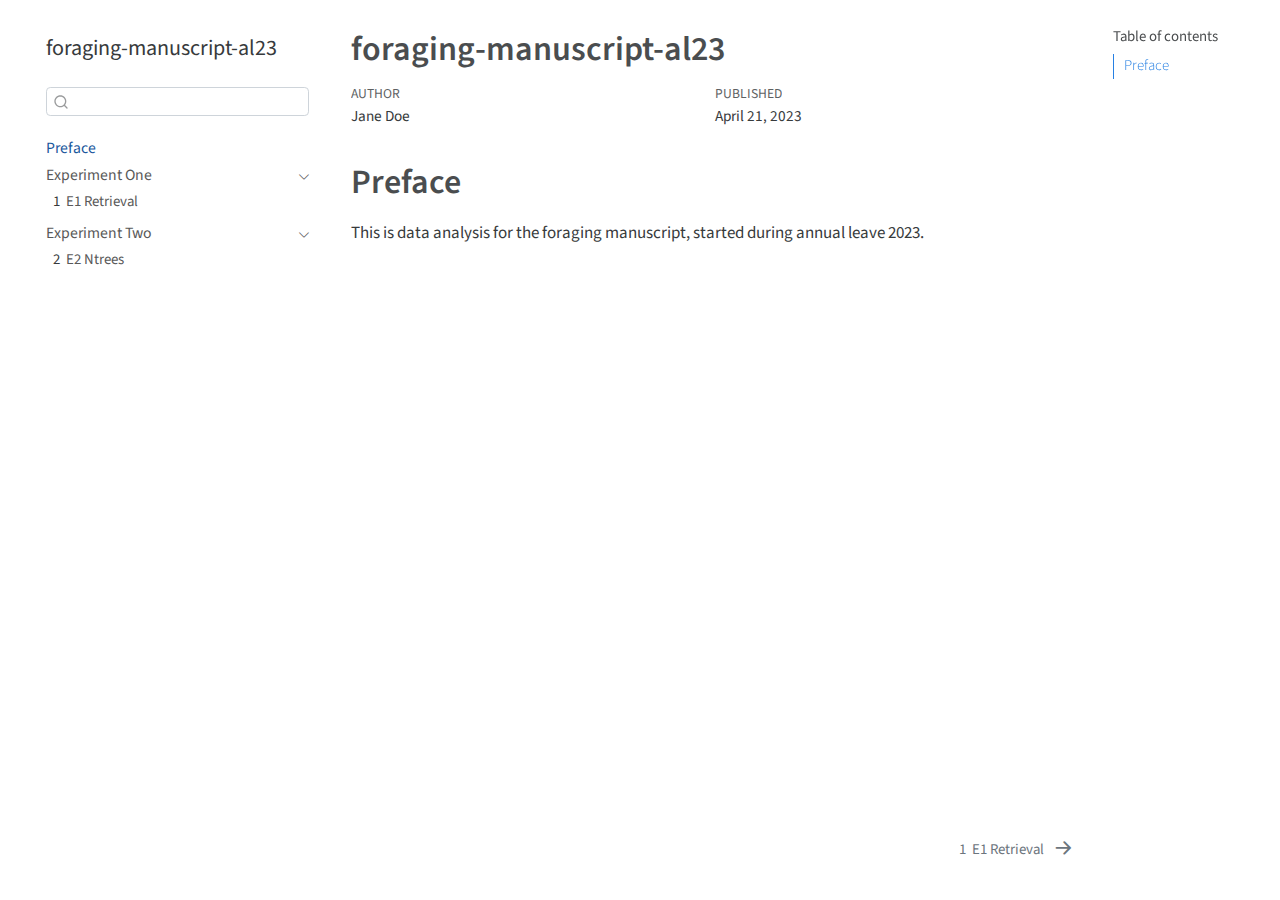
==== docs/index.html @ 15bf4caa "ok" ====
<!DOCTYPE html>
<html xmlns="http://www.w3.org/1999/xhtml" lang="en" xml:lang="en"><head>

<meta charset="utf-8">
<meta name="generator" content="quarto-1.3.333">

<meta name="viewport" content="width=device-width, initial-scale=1.0, user-scalable=yes">

<meta name="author" content="Jane Doe">
<meta name="dcterms.date" content="2023-04-21">

<title>foraging-manuscript-al23</title>
<style>
code{white-space: pre-wrap;}
span.smallcaps{font-variant: small-caps;}
div.columns{display: flex; gap: min(4vw, 1.5em);}
div.column{flex: auto; overflow-x: auto;}
div.hanging-indent{margin-left: 1.5em; text-indent: -1.5em;}
ul.task-list{list-style: none;}
ul.task-list li input[type="checkbox"] {
  width: 0.8em;
  margin: 0 0.8em 0.2em -1em; /* quarto-specific, see https://github.com/quarto-dev/quarto-cli/issues/4556 */ 
  vertical-align: middle;
}
</style>


<script src="site_libs/quarto-nav/quarto-nav.js"></script>
<script src="site_libs/quarto-nav/headroom.min.js"></script>
<script src="site_libs/clipboard/clipboard.min.js"></script>
<script src="site_libs/quarto-search/autocomplete.umd.js"></script>
<script src="site_libs/quarto-search/fuse.min.js"></script>
<script src="site_libs/quarto-search/quarto-search.js"></script>
<meta name="quarto:offset" content="./">
<link href="./e1-retrieval.html" rel="next">
<script src="site_libs/quarto-html/quarto.js"></script>
<script src="site_libs/quarto-html/popper.min.js"></script>
<script src="site_libs/quarto-html/tippy.umd.min.js"></script>
<script src="site_libs/quarto-html/anchor.min.js"></script>
<link href="site_libs/quarto-html/tippy.css" rel="stylesheet">
<link href="site_libs/quarto-html/quarto-syntax-highlighting.css" rel="stylesheet" id="quarto-text-highlighting-styles">
<script src="site_libs/bootstrap/bootstrap.min.js"></script>
<link href="site_libs/bootstrap/bootstrap-icons.css" rel="stylesheet">
<link href="site_libs/bootstrap/bootstrap.min.css" rel="stylesheet" id="quarto-bootstrap" data-mode="light">
<script id="quarto-search-options" type="application/json">{
  "location": "sidebar",
  "copy-button": false,
  "collapse-after": 3,
  "panel-placement": "start",
  "type": "textbox",
  "limit": 20,
  "language": {
    "search-no-results-text": "No results",
    "search-matching-documents-text": "matching documents",
    "search-copy-link-title": "Copy link to search",
    "search-hide-matches-text": "Hide additional matches",
    "search-more-match-text": "more match in this document",
    "search-more-matches-text": "more matches in this document",
    "search-clear-button-title": "Clear",
    "search-detached-cancel-button-title": "Cancel",
    "search-submit-button-title": "Submit"
  }
}</script>


</head>

<body class="nav-sidebar floating">

<div id="quarto-search-results"></div>
  <header id="quarto-header" class="headroom fixed-top">
  <nav class="quarto-secondary-nav">
    <div class="container-fluid d-flex">
      <button type="button" class="quarto-btn-toggle btn" data-bs-toggle="collapse" data-bs-target="#quarto-sidebar,#quarto-sidebar-glass" aria-controls="quarto-sidebar" aria-expanded="false" aria-label="Toggle sidebar navigation" onclick="if (window.quartoToggleHeadroom) { window.quartoToggleHeadroom(); }">
        <i class="bi bi-layout-text-sidebar-reverse"></i>
      </button>
      <nav class="quarto-page-breadcrumbs" aria-label="breadcrumb"><ol class="breadcrumb"><li class="breadcrumb-item"><a href="./index.html">Preface</a></li></ol></nav>
      <a class="flex-grow-1" role="button" data-bs-toggle="collapse" data-bs-target="#quarto-sidebar,#quarto-sidebar-glass" aria-controls="quarto-sidebar" aria-expanded="false" aria-label="Toggle sidebar navigation" onclick="if (window.quartoToggleHeadroom) { window.quartoToggleHeadroom(); }">      
      </a>
      <button type="button" class="btn quarto-search-button" aria-label="Search" onclick="window.quartoOpenSearch();">
        <i class="bi bi-search"></i>
      </button>
    </div>
  </nav>
</header>
<!-- content -->
<div id="quarto-content" class="quarto-container page-columns page-rows-contents page-layout-article">
<!-- sidebar -->
  <nav id="quarto-sidebar" class="sidebar collapse collapse-horizontal sidebar-navigation floating overflow-auto">
    <div class="pt-lg-2 mt-2 text-left sidebar-header">
    <div class="sidebar-title mb-0 py-0">
      <a href="./">foraging-manuscript-al23</a> 
    </div>
      </div>
        <div class="mt-2 flex-shrink-0 align-items-center">
        <div class="sidebar-search">
        <div id="quarto-search" class="" title="Search"></div>
        </div>
        </div>
    <div class="sidebar-menu-container"> 
    <ul class="list-unstyled mt-1">
        <li class="sidebar-item">
  <div class="sidebar-item-container"> 
  <a href="./index.html" class="sidebar-item-text sidebar-link active">
 <span class="menu-text">Preface</span></a>
  </div>
</li>
        <li class="sidebar-item sidebar-item-section">
      <div class="sidebar-item-container"> 
            <a class="sidebar-item-text sidebar-link text-start" data-bs-toggle="collapse" data-bs-target="#quarto-sidebar-section-1" aria-expanded="true">
 <span class="menu-text">Experiment One</span></a>
          <a class="sidebar-item-toggle text-start" data-bs-toggle="collapse" data-bs-target="#quarto-sidebar-section-1" aria-expanded="true" aria-label="Toggle section">
            <i class="bi bi-chevron-right ms-2"></i>
          </a> 
      </div>
      <ul id="quarto-sidebar-section-1" class="collapse list-unstyled sidebar-section depth1 show">  
          <li class="sidebar-item">
  <div class="sidebar-item-container"> 
  <a href="./e1-retrieval.html" class="sidebar-item-text sidebar-link">
 <span class="menu-text"><span class="chapter-number">1</span>&nbsp; <span class="chapter-title">E1 Retrieval</span></span></a>
  </div>
</li>
      </ul>
  </li>
        <li class="sidebar-item sidebar-item-section">
      <div class="sidebar-item-container"> 
            <a class="sidebar-item-text sidebar-link text-start" data-bs-toggle="collapse" data-bs-target="#quarto-sidebar-section-2" aria-expanded="true">
 <span class="menu-text">Experiment Two</span></a>
          <a class="sidebar-item-toggle text-start" data-bs-toggle="collapse" data-bs-target="#quarto-sidebar-section-2" aria-expanded="true" aria-label="Toggle section">
            <i class="bi bi-chevron-right ms-2"></i>
          </a> 
      </div>
      <ul id="quarto-sidebar-section-2" class="collapse list-unstyled sidebar-section depth1 show">  
          <li class="sidebar-item">
  <div class="sidebar-item-container"> 
  <a href="./e2-ntrees.html" class="sidebar-item-text sidebar-link">
 <span class="menu-text"><span class="chapter-number">2</span>&nbsp; <span class="chapter-title">E2 Ntrees</span></span></a>
  </div>
</li>
      </ul>
  </li>
    </ul>
    </div>
</nav>
<div id="quarto-sidebar-glass" data-bs-toggle="collapse" data-bs-target="#quarto-sidebar,#quarto-sidebar-glass"></div>
<!-- margin-sidebar -->
    <div id="quarto-margin-sidebar" class="sidebar margin-sidebar">
        <nav id="TOC" role="doc-toc" class="toc-active">
    <h2 id="toc-title">Table of contents</h2>
   
  <ul>
  <li><a href="#preface" id="toc-preface" class="nav-link active" data-scroll-target="#preface">Preface</a></li>
  </ul>
</nav>
    </div>
<!-- main -->
<main class="content" id="quarto-document-content">

<header id="title-block-header" class="quarto-title-block default">
<div class="quarto-title">
<h1 class="title">foraging-manuscript-al23</h1>
</div>



<div class="quarto-title-meta">

    <div>
    <div class="quarto-title-meta-heading">Author</div>
    <div class="quarto-title-meta-contents">
             <p>Jane Doe </p>
          </div>
  </div>
    
    <div>
    <div class="quarto-title-meta-heading">Published</div>
    <div class="quarto-title-meta-contents">
      <p class="date">April 21, 2023</p>
    </div>
  </div>
  
    
  </div>
  

</header>

<section id="preface" class="level1 unnumbered">
<h1 class="unnumbered">Preface</h1>
<p>This is data analysis for the foraging manuscript, started during annual leave 2023.</p>


</section>

</main> <!-- /main -->
<script id="quarto-html-after-body" type="application/javascript">
window.document.addEventListener("DOMContentLoaded", function (event) {
  const toggleBodyColorMode = (bsSheetEl) => {
    const mode = bsSheetEl.getAttribute("data-mode");
    const bodyEl = window.document.querySelector("body");
    if (mode === "dark") {
      bodyEl.classList.add("quarto-dark");
      bodyEl.classList.remove("quarto-light");
    } else {
      bodyEl.classList.add("quarto-light");
      bodyEl.classList.remove("quarto-dark");
    }
  }
  const toggleBodyColorPrimary = () => {
    const bsSheetEl = window.document.querySelector("link#quarto-bootstrap");
    if (bsSheetEl) {
      toggleBodyColorMode(bsSheetEl);
    }
  }
  toggleBodyColorPrimary();  
  const icon = "";
  const anchorJS = new window.AnchorJS();
  anchorJS.options = {
    placement: 'right',
    icon: icon
  };
  anchorJS.add('.anchored');
  const isCodeAnnotation = (el) => {
    for (const clz of el.classList) {
      if (clz.startsWith('code-annotation-')) {                     
        return true;
      }
    }
    return false;
  }
  const clipboard = new window.ClipboardJS('.code-copy-button', {
    text: function(trigger) {
      const codeEl = trigger.previousElementSibling.cloneNode(true);
      for (const childEl of codeEl.children) {
        if (isCodeAnnotation(childEl)) {
          childEl.remove();
        }
      }
      return codeEl.innerText;
    }
  });
  clipboard.on('success', function(e) {
    // button target
    const button = e.trigger;
    // don't keep focus
    button.blur();
    // flash "checked"
    button.classList.add('code-copy-button-checked');
    var currentTitle = button.getAttribute("title");
    button.setAttribute("title", "Copied!");
    let tooltip;
    if (window.bootstrap) {
      button.setAttribute("data-bs-toggle", "tooltip");
      button.setAttribute("data-bs-placement", "left");
      button.setAttribute("data-bs-title", "Copied!");
      tooltip = new bootstrap.Tooltip(button, 
        { trigger: "manual", 
          customClass: "code-copy-button-tooltip",
          offset: [0, -8]});
      tooltip.show();    
    }
    setTimeout(function() {
      if (tooltip) {
        tooltip.hide();
        button.removeAttribute("data-bs-title");
        button.removeAttribute("data-bs-toggle");
        button.removeAttribute("data-bs-placement");
      }
      button.setAttribute("title", currentTitle);
      button.classList.remove('code-copy-button-checked');
    }, 1000);
    // clear code selection
    e.clearSelection();
  });
  function tippyHover(el, contentFn) {
    const config = {
      allowHTML: true,
      content: contentFn,
      maxWidth: 500,
      delay: 100,
      arrow: false,
      appendTo: function(el) {
          return el.parentElement;
      },
      interactive: true,
      interactiveBorder: 10,
      theme: 'quarto',
      placement: 'bottom-start'
    };
    window.tippy(el, config); 
  }
  const noterefs = window.document.querySelectorAll('a[role="doc-noteref"]');
  for (var i=0; i<noterefs.length; i++) {
    const ref = noterefs[i];
    tippyHover(ref, function() {
      // use id or data attribute instead here
      let href = ref.getAttribute('data-footnote-href') || ref.getAttribute('href');
      try { href = new URL(href).hash; } catch {}
      const id = href.replace(/^#\/?/, "");
      const note = window.document.getElementById(id);
      return note.innerHTML;
    });
  }
      let selectedAnnoteEl;
      const selectorForAnnotation = ( cell, annotation) => {
        let cellAttr = 'data-code-cell="' + cell + '"';
        let lineAttr = 'data-code-annotation="' +  annotation + '"';
        const selector = 'span[' + cellAttr + '][' + lineAttr + ']';
        return selector;
      }
      const selectCodeLines = (annoteEl) => {
        const doc = window.document;
        const targetCell = annoteEl.getAttribute("data-target-cell");
        const targetAnnotation = annoteEl.getAttribute("data-target-annotation");
        const annoteSpan = window.document.querySelector(selectorForAnnotation(targetCell, targetAnnotation));
        const lines = annoteSpan.getAttribute("data-code-lines").split(",");
        const lineIds = lines.map((line) => {
          return targetCell + "-" + line;
        })
        let top = null;
        let height = null;
        let parent = null;
        if (lineIds.length > 0) {
            //compute the position of the single el (top and bottom and make a div)
            const el = window.document.getElementById(lineIds[0]);
            top = el.offsetTop;
            height = el.offsetHeight;
            parent = el.parentElement.parentElement;
          if (lineIds.length > 1) {
            const lastEl = window.document.getElementById(lineIds[lineIds.length - 1]);
            const bottom = lastEl.offsetTop + lastEl.offsetHeight;
            height = bottom - top;
          }
          if (top !== null && height !== null && parent !== null) {
            // cook up a div (if necessary) and position it 
            let div = window.document.getElementById("code-annotation-line-highlight");
            if (div === null) {
              div = window.document.createElement("div");
              div.setAttribute("id", "code-annotation-line-highlight");
              div.style.position = 'absolute';
              parent.appendChild(div);
            }
            div.style.top = top - 2 + "px";
            div.style.height = height + 4 + "px";
            let gutterDiv = window.document.getElementById("code-annotation-line-highlight-gutter");
            if (gutterDiv === null) {
              gutterDiv = window.document.createElement("div");
              gutterDiv.setAttribute("id", "code-annotation-line-highlight-gutter");
              gutterDiv.style.position = 'absolute';
              const codeCell = window.document.getElementById(targetCell);
              const gutter = codeCell.querySelector('.code-annotation-gutter');
              gutter.appendChild(gutterDiv);
            }
            gutterDiv.style.top = top - 2 + "px";
            gutterDiv.style.height = height + 4 + "px";
          }
          selectedAnnoteEl = annoteEl;
        }
      };
      const unselectCodeLines = () => {
        const elementsIds = ["code-annotation-line-highlight", "code-annotation-line-highlight-gutter"];
        elementsIds.forEach((elId) => {
          const div = window.document.getElementById(elId);
          if (div) {
            div.remove();
          }
        });
        selectedAnnoteEl = undefined;
      };
      // Attach click handler to the DT
      const annoteDls = window.document.querySelectorAll('dt[data-target-cell]');
      for (const annoteDlNode of annoteDls) {
        annoteDlNode.addEventListener('click', (event) => {
          const clickedEl = event.target;
          if (clickedEl !== selectedAnnoteEl) {
            unselectCodeLines();
            const activeEl = window.document.querySelector('dt[data-target-cell].code-annotation-active');
            if (activeEl) {
              activeEl.classList.remove('code-annotation-active');
            }
            selectCodeLines(clickedEl);
            clickedEl.classList.add('code-annotation-active');
          } else {
            // Unselect the line
            unselectCodeLines();
            clickedEl.classList.remove('code-annotation-active');
          }
        });
      }
  const findCites = (el) => {
    const parentEl = el.parentElement;
    if (parentEl) {
      const cites = parentEl.dataset.cites;
      if (cites) {
        return {
          el,
          cites: cites.split(' ')
        };
      } else {
        return findCites(el.parentElement)
      }
    } else {
      return undefined;
    }
  };
  var bibliorefs = window.document.querySelectorAll('a[role="doc-biblioref"]');
  for (var i=0; i<bibliorefs.length; i++) {
    const ref = bibliorefs[i];
    const citeInfo = findCites(ref);
    if (citeInfo) {
      tippyHover(citeInfo.el, function() {
        var popup = window.document.createElement('div');
        citeInfo.cites.forEach(function(cite) {
          var citeDiv = window.document.createElement('div');
          citeDiv.classList.add('hanging-indent');
          citeDiv.classList.add('csl-entry');
          var biblioDiv = window.document.getElementById('ref-' + cite);
          if (biblioDiv) {
            citeDiv.innerHTML = biblioDiv.innerHTML;
          }
          popup.appendChild(citeDiv);
        });
        return popup.innerHTML;
      });
    }
  }
});
</script>
<nav class="page-navigation">
  <div class="nav-page nav-page-previous">
  </div>
  <div class="nav-page nav-page-next">
      <a href="./e1-retrieval.html" class="pagination-link">
        <span class="nav-page-text"><span class="chapter-number">1</span>&nbsp; <span class="chapter-title">E1 Retrieval</span></span> <i class="bi bi-arrow-right-short"></i>
      </a>
  </div>
</nav>
</div> <!-- /content -->



</body></html>
---- docs/site_libs/quarto-html/quarto-syntax-highlighting.css ----
/* quarto syntax highlight colors */
:root {
  --quarto-hl-ot-color: #003B4F;
  --quarto-hl-at-color: #657422;
  --quarto-hl-ss-color: #20794D;
  --quarto-hl-an-color: #5E5E5E;
  --quarto-hl-fu-color: #4758AB;
  --quarto-hl-st-color: #20794D;
  --quarto-hl-cf-color: #003B4F;
  --quarto-hl-op-color: #5E5E5E;
  --quarto-hl-er-color: #AD0000;
  --quarto-hl-bn-color: #AD0000;
  --quarto-hl-al-color: #AD0000;
  --quarto-hl-va-color: #111111;
  --quarto-hl-bu-color: inherit;
  --quarto-hl-ex-color: inherit;
  --quarto-hl-pp-color: #AD0000;
  --quarto-hl-in-color: #5E5E5E;
  --quarto-hl-vs-color: #20794D;
  --quarto-hl-wa-color: #5E5E5E;
  --quarto-hl-do-color: #5E5E5E;
  --quarto-hl-im-color: #00769E;
  --quarto-hl-ch-color: #20794D;
  --quarto-hl-dt-color: #AD0000;
  --quarto-hl-fl-color: #AD0000;
  --quarto-hl-co-color: #5E5E5E;
  --quarto-hl-cv-color: #5E5E5E;
  --quarto-hl-cn-color: #8f5902;
  --quarto-hl-sc-color: #5E5E5E;
  --quarto-hl-dv-color: #AD0000;
  --quarto-hl-kw-color: #003B4F;
}

/* other quarto variables */
:root {
  --quarto-font-monospace: SFMono-Regular, Menlo, Monaco, Consolas, "Liberation Mono", "Courier New", monospace;
}

pre > code.sourceCode > span {
  color: #003B4F;
}

code span {
  color: #003B4F;
}

code.sourceCode > span {
  color: #003B4F;
}

div.sourceCode,
div.sourceCode pre.sourceCode {
  color: #003B4F;
}

code span.ot {
  color: #003B4F;
  font-style: inherit;
}

code span.at {
  color: #657422;
  font-style: inherit;
}

code span.ss {
  color: #20794D;
  font-style: inherit;
}

code span.an {
  color: #5E5E5E;
  font-style: inherit;
}

code span.fu {
  color: #4758AB;
  font-style: inherit;
}

code span.st {
  color: #20794D;
  font-style: inherit;
}

code span.cf {
  color: #003B4F;
  font-style: inherit;
}

code span.op {
  color: #5E5E5E;
  font-style: inherit;
}

code span.er {
  color: #AD0000;
  font-style: inherit;
}

code span.bn {
  color: #AD0000;
  font-style: inherit;
}

code span.al {
  color: #AD0000;
  font-style: inherit;
}

code span.va {
  color: #111111;
  font-style: inherit;
}

code span.bu {
  font-style: inherit;
}

code span.ex {
  font-style: inherit;
}

code span.pp {
  color: #AD0000;
  font-style: inherit;
}

code span.in {
  color: #5E5E5E;
  font-style: inherit;
}

code span.vs {
  color: #20794D;
  font-style: inherit;
}

code span.wa {
  color: #5E5E5E;
  font-style: italic;
}

code span.do {
  color: #5E5E5E;
  font-style: italic;
}

code span.im {
  color: #00769E;
  font-style: inherit;
}

code span.ch {
  color: #20794D;
  font-style: inherit;
}

code span.dt {
  color: #AD0000;
  font-style: inherit;
}

code span.fl {
  color: #AD0000;
  font-style: inherit;
}

code span.co {
  color: #5E5E5E;
  font-style: inherit;
}

code span.cv {
  color: #5E5E5E;
  font-style: italic;
}

code span.cn {
  color: #8f5902;
  font-style: inherit;
}

code span.sc {
  color: #5E5E5E;
  font-style: inherit;
}

code span.dv {
  color: #AD0000;
  font-style: inherit;
}

code span.kw {
  color: #003B4F;
  font-style: inherit;
}

.prevent-inlining {
  content: "</";
}

/*# sourceMappingURL=debc5d5d77c3f9108843748ff7464032.css.map */
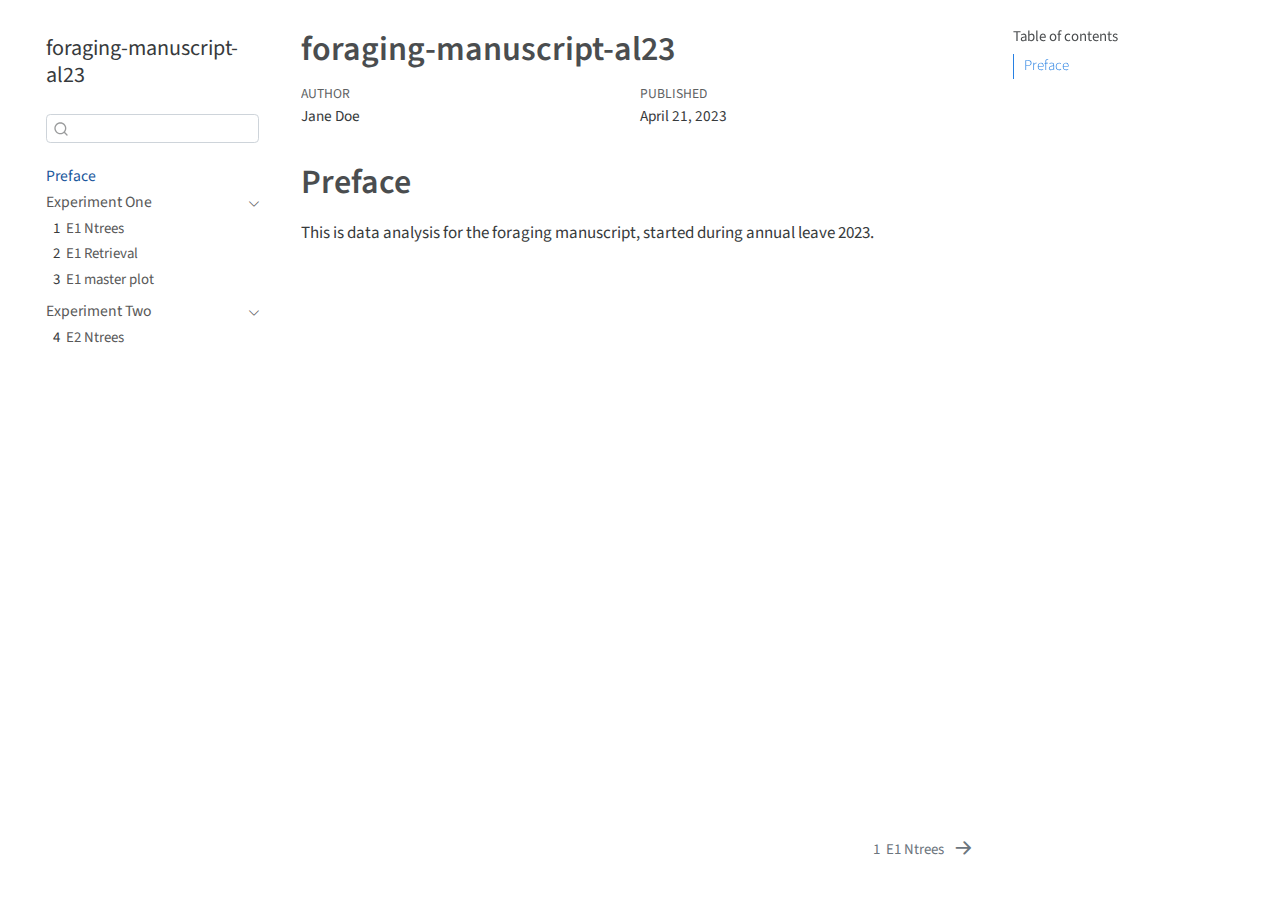
==== commit 321a683f: "protection" ====
--- a/docs/index.html
+++ b/docs/index.html
@@ -32,7 +32,7 @@
 <script src="site_libs/quarto-search/fuse.min.js"></script>
 <script src="site_libs/quarto-search/quarto-search.js"></script>
 <meta name="quarto:offset" content="./">
-<link href="./e1-retrieval.html" rel="next">
+<link href="./e1-ntrees.html" rel="next">
 <script src="site_libs/quarto-html/quarto.js"></script>
 <script src="site_libs/quarto-html/popper.min.js"></script>
 <script src="site_libs/quarto-html/tippy.umd.min.js"></script>
@@ -116,8 +116,20 @@
       <ul id="quarto-sidebar-section-1" class="collapse list-unstyled sidebar-section depth1 show">  
           <li class="sidebar-item">
   <div class="sidebar-item-container"> 
+  <a href="./e1-ntrees.html" class="sidebar-item-text sidebar-link">
+ <span class="menu-text"><span class="chapter-number">1</span>&nbsp; <span class="chapter-title">E1 Ntrees</span></span></a>
+  </div>
+</li>
+          <li class="sidebar-item">
+  <div class="sidebar-item-container"> 
   <a href="./e1-retrieval.html" class="sidebar-item-text sidebar-link">
- <span class="menu-text"><span class="chapter-number">1</span>&nbsp; <span class="chapter-title">E1 Retrieval</span></span></a>
+ <span class="menu-text"><span class="chapter-number">2</span>&nbsp; <span class="chapter-title">E1 Retrieval</span></span></a>
+  </div>
+</li>
+          <li class="sidebar-item">
+  <div class="sidebar-item-container"> 
+  <a href="./e1-master-plot.html" class="sidebar-item-text sidebar-link">
+ <span class="menu-text"><span class="chapter-number">3</span>&nbsp; <span class="chapter-title">E1 master plot</span></span></a>
   </div>
 </li>
       </ul>
@@ -134,7 +146,7 @@
           <li class="sidebar-item">
   <div class="sidebar-item-container"> 
   <a href="./e2-ntrees.html" class="sidebar-item-text sidebar-link">
- <span class="menu-text"><span class="chapter-number">2</span>&nbsp; <span class="chapter-title">E2 Ntrees</span></span></a>
+ <span class="menu-text"><span class="chapter-number">4</span>&nbsp; <span class="chapter-title">E2 Ntrees</span></span></a>
   </div>
 </li>
       </ul>
@@ -430,8 +442,8 @@
   <div class="nav-page nav-page-previous">
   </div>
   <div class="nav-page nav-page-next">
-      <a href="./e1-retrieval.html" class="pagination-link">
-        <span class="nav-page-text"><span class="chapter-number">1</span>&nbsp; <span class="chapter-title">E1 Retrieval</span></span> <i class="bi bi-arrow-right-short"></i>
+      <a href="./e1-ntrees.html" class="pagination-link">
+        <span class="nav-page-text"><span class="chapter-number">1</span>&nbsp; <span class="chapter-title">E1 Ntrees</span></span> <i class="bi bi-arrow-right-short"></i>
       </a>
   </div>
 </nav>
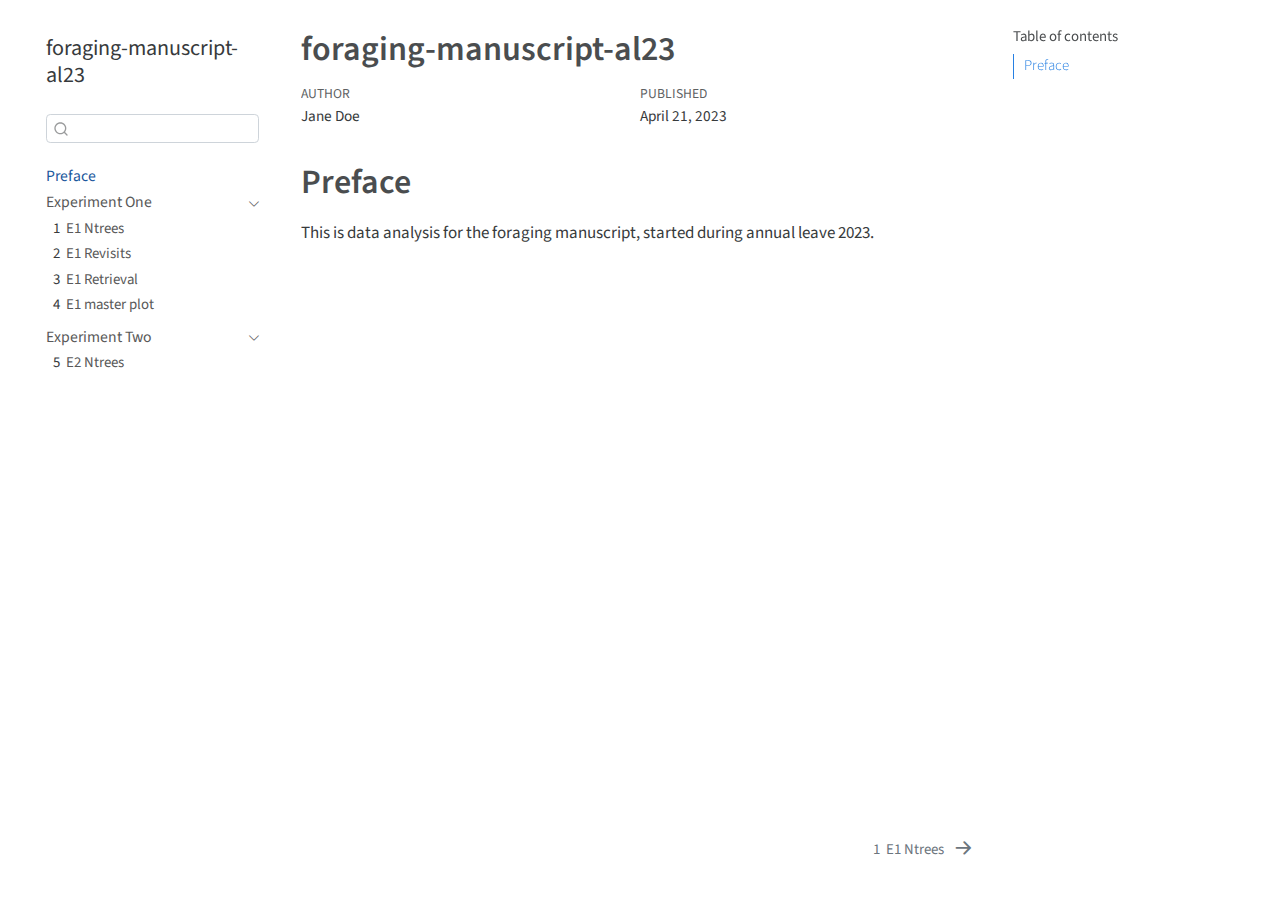
==== commit 3bccfec8: "restart after pipe fail" ====
--- a/docs/index.html
+++ b/docs/index.html
@@ -122,14 +122,20 @@
 </li>
           <li class="sidebar-item">
   <div class="sidebar-item-container"> 
+  <a href="./e1-nrevisits.html" class="sidebar-item-text sidebar-link">
+ <span class="menu-text"><span class="chapter-number">2</span>&nbsp; <span class="chapter-title">E1 Revisits</span></span></a>
+  </div>
+</li>
+          <li class="sidebar-item">
+  <div class="sidebar-item-container"> 
   <a href="./e1-retrieval.html" class="sidebar-item-text sidebar-link">
- <span class="menu-text"><span class="chapter-number">2</span>&nbsp; <span class="chapter-title">E1 Retrieval</span></span></a>
+ <span class="menu-text"><span class="chapter-number">3</span>&nbsp; <span class="chapter-title">E1 Retrieval</span></span></a>
   </div>
 </li>
           <li class="sidebar-item">
   <div class="sidebar-item-container"> 
   <a href="./e1-master-plot.html" class="sidebar-item-text sidebar-link">
- <span class="menu-text"><span class="chapter-number">3</span>&nbsp; <span class="chapter-title">E1 master plot</span></span></a>
+ <span class="menu-text"><span class="chapter-number">4</span>&nbsp; <span class="chapter-title">E1 master plot</span></span></a>
   </div>
 </li>
       </ul>
@@ -146,7 +152,7 @@
           <li class="sidebar-item">
   <div class="sidebar-item-container"> 
   <a href="./e2-ntrees.html" class="sidebar-item-text sidebar-link">
- <span class="menu-text"><span class="chapter-number">4</span>&nbsp; <span class="chapter-title">E2 Ntrees</span></span></a>
+ <span class="menu-text"><span class="chapter-number">5</span>&nbsp; <span class="chapter-title">E2 Ntrees</span></span></a>
   </div>
 </li>
       </ul>
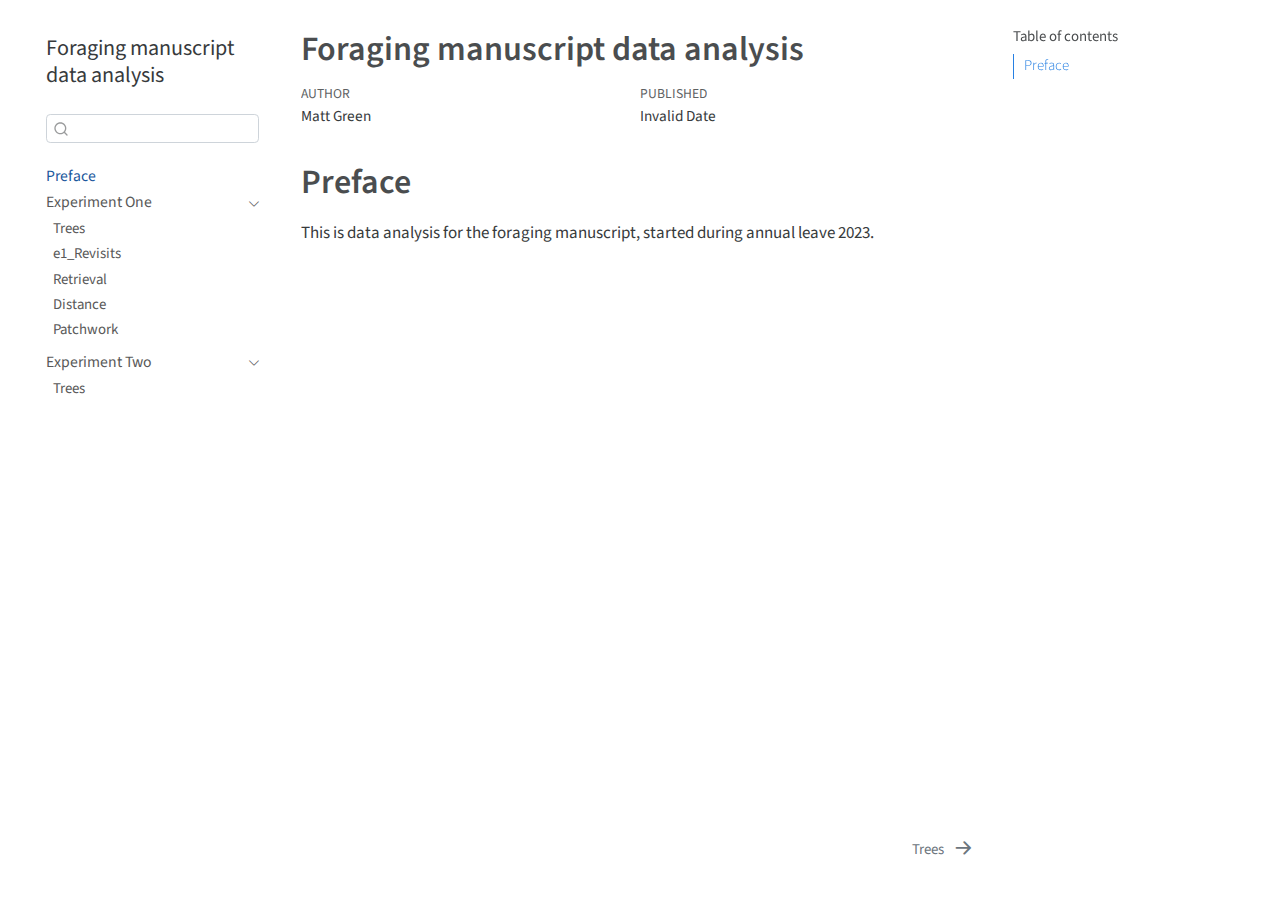
==== commit 8bfe8efa: "after fresh compile" ====
--- a/docs/index.html
+++ b/docs/index.html
@@ -6,10 +6,9 @@
 
 <meta name="viewport" content="width=device-width, initial-scale=1.0, user-scalable=yes">
 
-<meta name="author" content="Jane Doe">
-<meta name="dcterms.date" content="2023-04-21">
-
-<title>foraging-manuscript-al23</title>
+<meta name="author" content="Matt Green">
+
+<title>Foraging manuscript data analysis</title>
 <style>
 code{white-space: pre-wrap;}
 span.smallcaps{font-variant: small-caps;}
@@ -89,7 +88,7 @@
   <nav id="quarto-sidebar" class="sidebar collapse collapse-horizontal sidebar-navigation floating overflow-auto">
     <div class="pt-lg-2 mt-2 text-left sidebar-header">
     <div class="sidebar-title mb-0 py-0">
-      <a href="./">foraging-manuscript-al23</a> 
+      <a href="./">Foraging manuscript data analysis</a> 
     </div>
       </div>
         <div class="mt-2 flex-shrink-0 align-items-center">
@@ -117,25 +116,31 @@
           <li class="sidebar-item">
   <div class="sidebar-item-container"> 
   <a href="./e1-ntrees.html" class="sidebar-item-text sidebar-link">
- <span class="menu-text"><span class="chapter-number">1</span>&nbsp; <span class="chapter-title">E1 Ntrees</span></span></a>
+ <span class="menu-text">Trees</span></a>
   </div>
 </li>
           <li class="sidebar-item">
   <div class="sidebar-item-container"> 
   <a href="./e1-nrevisits.html" class="sidebar-item-text sidebar-link">
- <span class="menu-text"><span class="chapter-number">2</span>&nbsp; <span class="chapter-title">E1 Revisits</span></span></a>
+ <span class="menu-text">e1_Revisits</span></a>
   </div>
 </li>
           <li class="sidebar-item">
   <div class="sidebar-item-container"> 
   <a href="./e1-retrieval.html" class="sidebar-item-text sidebar-link">
- <span class="menu-text"><span class="chapter-number">3</span>&nbsp; <span class="chapter-title">E1 Retrieval</span></span></a>
+ <span class="menu-text">Retrieval</span></a>
+  </div>
+</li>
+          <li class="sidebar-item">
+  <div class="sidebar-item-container"> 
+  <a href="./e1-distance.html" class="sidebar-item-text sidebar-link">
+ <span class="menu-text">Distance</span></a>
   </div>
 </li>
           <li class="sidebar-item">
   <div class="sidebar-item-container"> 
   <a href="./e1-master-plot.html" class="sidebar-item-text sidebar-link">
- <span class="menu-text"><span class="chapter-number">4</span>&nbsp; <span class="chapter-title">E1 master plot</span></span></a>
+ <span class="menu-text">Patchwork</span></a>
   </div>
 </li>
       </ul>
@@ -152,7 +157,7 @@
           <li class="sidebar-item">
   <div class="sidebar-item-container"> 
   <a href="./e2-ntrees.html" class="sidebar-item-text sidebar-link">
- <span class="menu-text"><span class="chapter-number">5</span>&nbsp; <span class="chapter-title">E2 Ntrees</span></span></a>
+ <span class="menu-text">Trees</span></a>
   </div>
 </li>
       </ul>
@@ -176,7 +181,7 @@
 
 <header id="title-block-header" class="quarto-title-block default">
 <div class="quarto-title">
-<h1 class="title">foraging-manuscript-al23</h1>
+<h1 class="title">Foraging manuscript data analysis</h1>
 </div>
 
 
@@ -186,14 +191,14 @@
     <div>
     <div class="quarto-title-meta-heading">Author</div>
     <div class="quarto-title-meta-contents">
-             <p>Jane Doe </p>
+             <p>Matt Green </p>
           </div>
   </div>
     
     <div>
     <div class="quarto-title-meta-heading">Published</div>
     <div class="quarto-title-meta-contents">
-      <p class="date">April 21, 2023</p>
+      <p class="date">Invalid Date</p>
     </div>
   </div>
   
@@ -449,7 +454,7 @@
   </div>
   <div class="nav-page nav-page-next">
       <a href="./e1-ntrees.html" class="pagination-link">
-        <span class="nav-page-text"><span class="chapter-number">1</span>&nbsp; <span class="chapter-title">E1 Ntrees</span></span> <i class="bi bi-arrow-right-short"></i>
+        <span class="nav-page-text">Trees</span> <i class="bi bi-arrow-right-short"></i>
       </a>
   </div>
 </nav>
--- a/docs/site_libs/quarto-html/tippy.css
+++ b/docs/site_libs/quarto-html/tippy.css
@@ -0,0 +1 @@
+.tippy-box[data-animation=fade][data-state=hidden]{opacity:0}[data-tippy-root]{max-width:calc(100vw - 10px)}.tippy-box{position:relative;background-color:#333;color:#fff;border-radius:4px;font-size:14px;line-height:1.4;white-space:normal;outline:0;transition-property:transform,visibility,opacity}.tippy-box[data-placement^=top]>.tippy-arrow{bottom:0}.tippy-box[data-placement^=top]>.tippy-arrow:before{bottom:-7px;left:0;border-width:8px 8px 0;border-top-color:initial;transform-origin:center top}.tippy-box[data-placement^=bottom]>.tippy-arrow{top:0}.tippy-box[data-placement^=bottom]>.tippy-arrow:before{top:-7px;left:0;border-width:0 8px 8px;border-bottom-color:initial;transform-origin:center bottom}.tippy-box[data-placement^=left]>.tippy-arrow{right:0}.tippy-box[data-placement^=left]>.tippy-arrow:before{border-width:8px 0 8px 8px;border-left-color:initial;right:-7px;transform-origin:center left}.tippy-box[data-placement^=right]>.tippy-arrow{left:0}.tippy-box[data-placement^=right]>.tippy-arrow:before{left:-7px;border-width:8px 8px 8px 0;border-right-color:initial;transform-origin:center right}.tippy-box[data-inertia][data-state=visible]{transition-timing-function:cubic-bezier(.54,1.5,.38,1.11)}.tippy-arrow{width:16px;height:16px;color:#333}.tippy-arrow:before{content:"";position:absolute;border-color:transparent;border-style:solid}.tippy-content{position:relative;padding:5px 9px;z-index:1}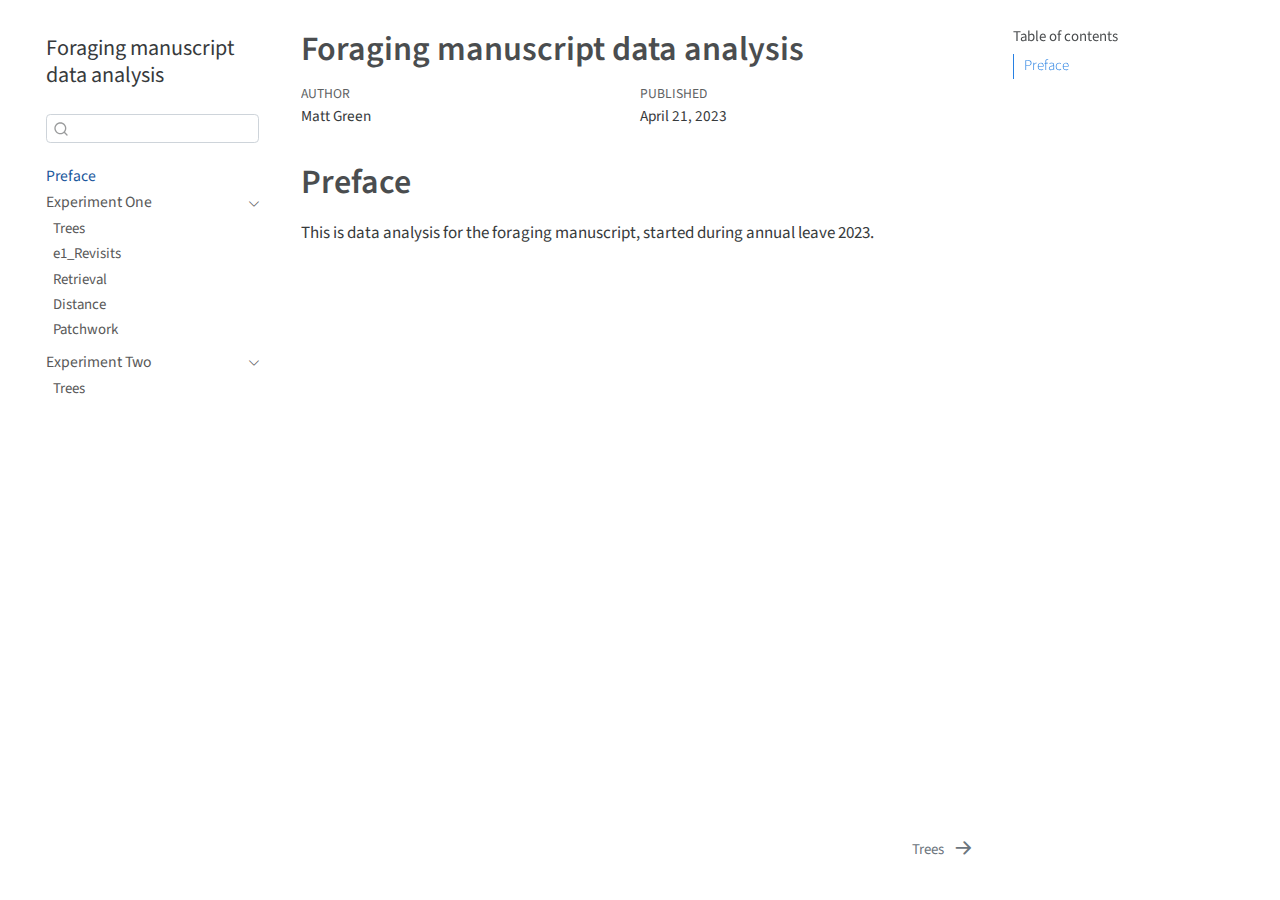
==== commit 23d56ec3: "set date dynamic now" ====
--- a/docs/index.html
+++ b/docs/index.html
@@ -7,6 +7,7 @@
 <meta name="viewport" content="width=device-width, initial-scale=1.0, user-scalable=yes">
 
 <meta name="author" content="Matt Green">
+<meta name="dcterms.date" content="2023-04-21">
 
 <title>Foraging manuscript data analysis</title>
 <style>
@@ -198,7 +199,7 @@
     <div>
     <div class="quarto-title-meta-heading">Published</div>
     <div class="quarto-title-meta-contents">
-      <p class="date">Invalid Date</p>
+      <p class="date">April 21, 2023</p>
     </div>
   </div>
   
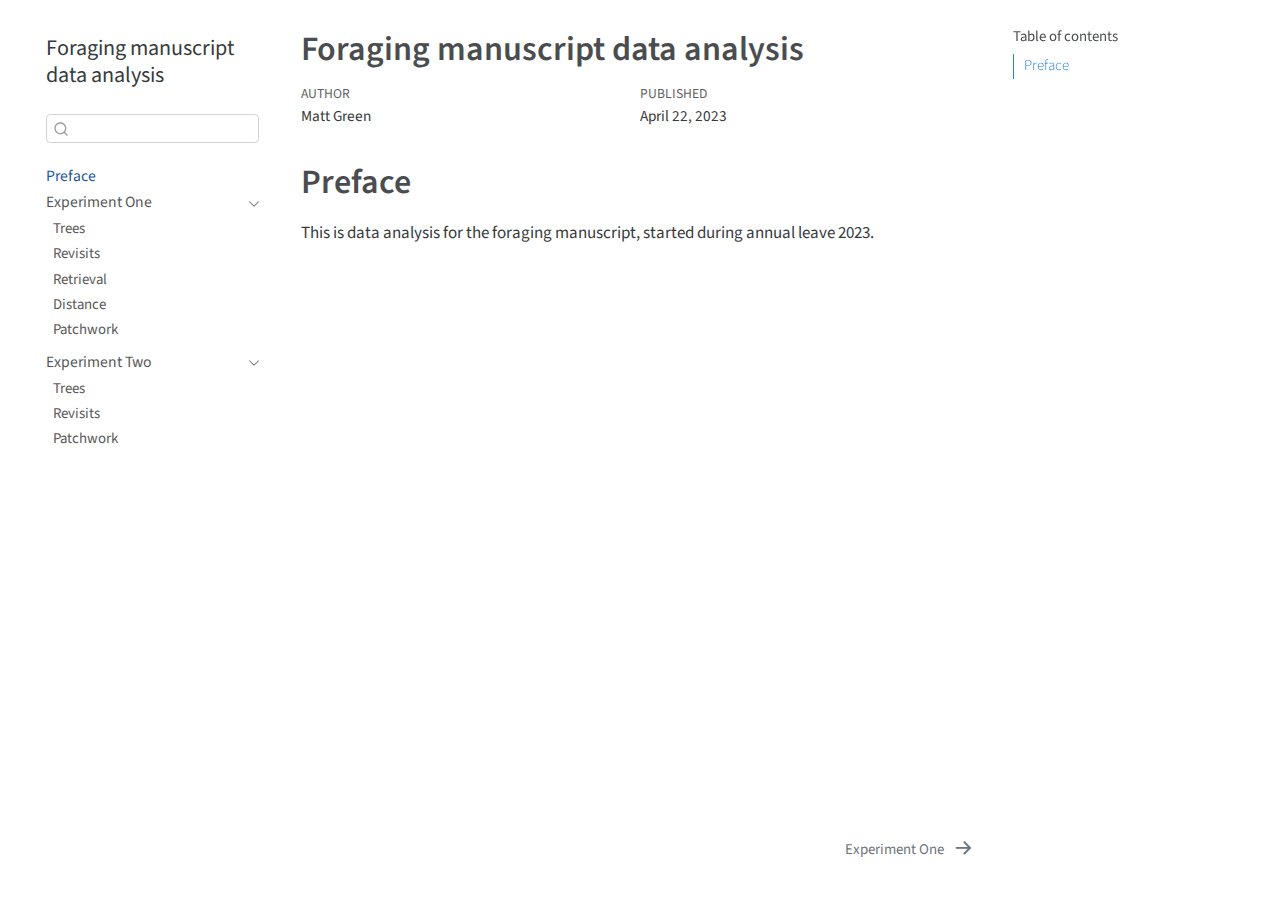
==== commit 114d3180: "added e2 revisits" ====
--- a/docs/index.html
+++ b/docs/index.html
@@ -7,7 +7,7 @@
 <meta name="viewport" content="width=device-width, initial-scale=1.0, user-scalable=yes">
 
 <meta name="author" content="Matt Green">
-<meta name="dcterms.date" content="2023-04-21">
+<meta name="dcterms.date" content="2023-04-22">
 
 <title>Foraging manuscript data analysis</title>
 <style>
@@ -32,7 +32,7 @@
 <script src="site_libs/quarto-search/fuse.min.js"></script>
 <script src="site_libs/quarto-search/quarto-search.js"></script>
 <meta name="quarto:offset" content="./">
-<link href="./e1-ntrees.html" rel="next">
+<link href="./part1.html" rel="next">
 <script src="site_libs/quarto-html/quarto.js"></script>
 <script src="site_libs/quarto-html/popper.min.js"></script>
 <script src="site_libs/quarto-html/tippy.umd.min.js"></script>
@@ -107,7 +107,7 @@
 </li>
         <li class="sidebar-item sidebar-item-section">
       <div class="sidebar-item-container"> 
-            <a class="sidebar-item-text sidebar-link text-start" data-bs-toggle="collapse" data-bs-target="#quarto-sidebar-section-1" aria-expanded="true">
+            <a href="./part1.html" class="sidebar-item-text sidebar-link">
  <span class="menu-text">Experiment One</span></a>
           <a class="sidebar-item-toggle text-start" data-bs-toggle="collapse" data-bs-target="#quarto-sidebar-section-1" aria-expanded="true" aria-label="Toggle section">
             <i class="bi bi-chevron-right ms-2"></i>
@@ -123,7 +123,7 @@
           <li class="sidebar-item">
   <div class="sidebar-item-container"> 
   <a href="./e1-nrevisits.html" class="sidebar-item-text sidebar-link">
- <span class="menu-text">e1_Revisits</span></a>
+ <span class="menu-text">Revisits</span></a>
   </div>
 </li>
           <li class="sidebar-item">
@@ -148,7 +148,7 @@
   </li>
         <li class="sidebar-item sidebar-item-section">
       <div class="sidebar-item-container"> 
-            <a class="sidebar-item-text sidebar-link text-start" data-bs-toggle="collapse" data-bs-target="#quarto-sidebar-section-2" aria-expanded="true">
+            <a href="./part2.html" class="sidebar-item-text sidebar-link">
  <span class="menu-text">Experiment Two</span></a>
           <a class="sidebar-item-toggle text-start" data-bs-toggle="collapse" data-bs-target="#quarto-sidebar-section-2" aria-expanded="true" aria-label="Toggle section">
             <i class="bi bi-chevron-right ms-2"></i>
@@ -159,6 +159,18 @@
   <div class="sidebar-item-container"> 
   <a href="./e2-ntrees.html" class="sidebar-item-text sidebar-link">
  <span class="menu-text">Trees</span></a>
+  </div>
+</li>
+          <li class="sidebar-item">
+  <div class="sidebar-item-container"> 
+  <a href="./e2-nrevisits.html" class="sidebar-item-text sidebar-link">
+ <span class="menu-text">Revisits</span></a>
+  </div>
+</li>
+          <li class="sidebar-item">
+  <div class="sidebar-item-container"> 
+  <a href="./e2-master-plot.html" class="sidebar-item-text sidebar-link">
+ <span class="menu-text">Patchwork</span></a>
   </div>
 </li>
       </ul>
@@ -199,7 +211,7 @@
     <div>
     <div class="quarto-title-meta-heading">Published</div>
     <div class="quarto-title-meta-contents">
-      <p class="date">April 21, 2023</p>
+      <p class="date">April 22, 2023</p>
     </div>
   </div>
   
@@ -454,8 +466,8 @@
   <div class="nav-page nav-page-previous">
   </div>
   <div class="nav-page nav-page-next">
-      <a href="./e1-ntrees.html" class="pagination-link">
-        <span class="nav-page-text">Trees</span> <i class="bi bi-arrow-right-short"></i>
+      <a href="./part1.html" class="pagination-link">
+        <span class="nav-page-text">Experiment One</span> <i class="bi bi-arrow-right-short"></i>
       </a>
   </div>
 </nav>
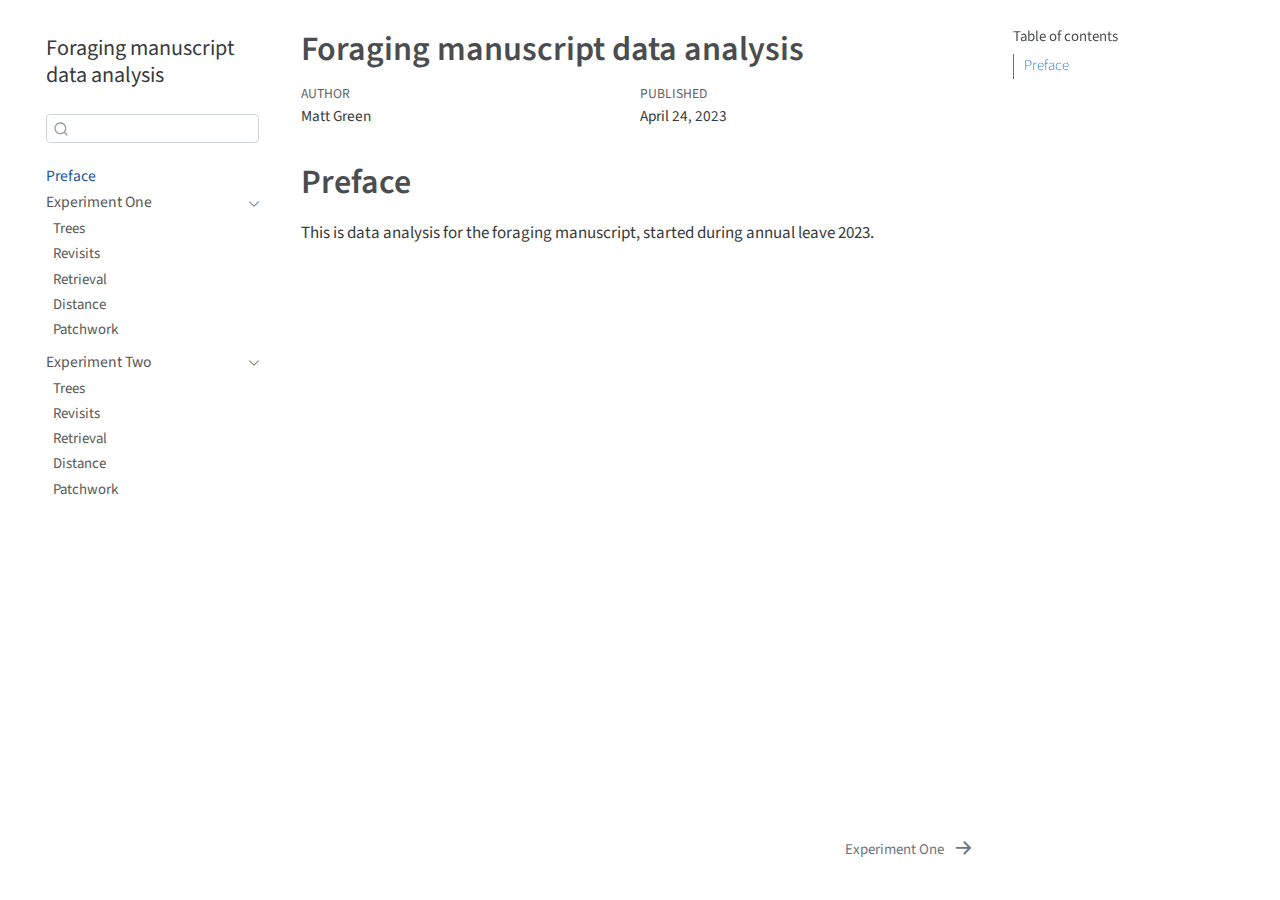
==== commit 0a2afed6: "adding docs after recompile" ====
--- a/docs/index.html
+++ b/docs/index.html
@@ -7,7 +7,7 @@
 <meta name="viewport" content="width=device-width, initial-scale=1.0, user-scalable=yes">
 
 <meta name="author" content="Matt Green">
-<meta name="dcterms.date" content="2023-04-22">
+<meta name="dcterms.date" content="2023-04-24">
 
 <title>Foraging manuscript data analysis</title>
 <style>
@@ -169,6 +169,18 @@
 </li>
           <li class="sidebar-item">
   <div class="sidebar-item-container"> 
+  <a href="./e2-retrieval.html" class="sidebar-item-text sidebar-link">
+ <span class="menu-text">Retrieval</span></a>
+  </div>
+</li>
+          <li class="sidebar-item">
+  <div class="sidebar-item-container"> 
+  <a href="./e2-distance.html" class="sidebar-item-text sidebar-link">
+ <span class="menu-text">Distance</span></a>
+  </div>
+</li>
+          <li class="sidebar-item">
+  <div class="sidebar-item-container"> 
   <a href="./e2-master-plot.html" class="sidebar-item-text sidebar-link">
  <span class="menu-text">Patchwork</span></a>
   </div>
@@ -211,7 +223,7 @@
     <div>
     <div class="quarto-title-meta-heading">Published</div>
     <div class="quarto-title-meta-contents">
-      <p class="date">April 22, 2023</p>
+      <p class="date">April 24, 2023</p>
     </div>
   </div>
   
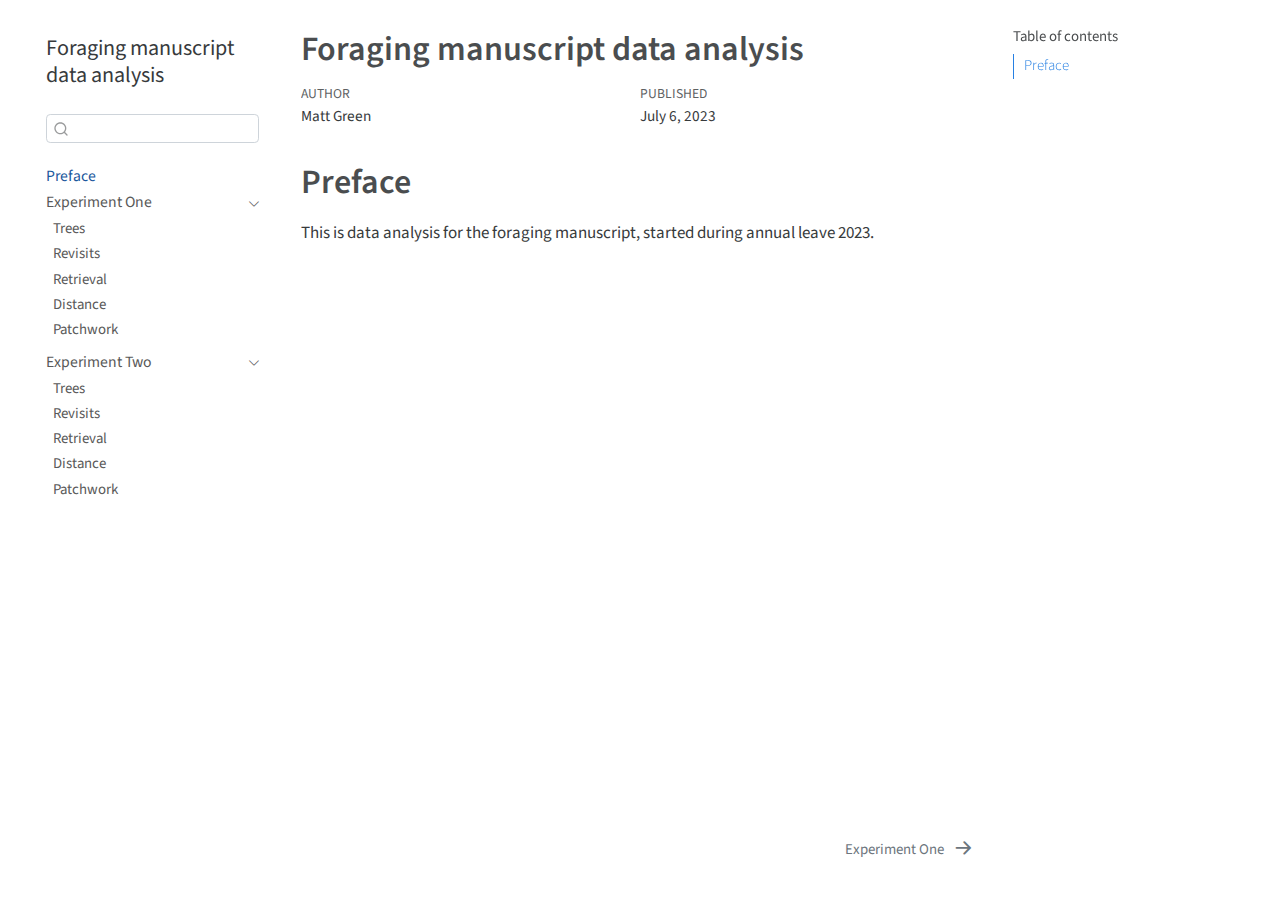
==== commit 2d26c5d6: "after removing subtitles from the maste rplots" ====
--- a/docs/index.html
+++ b/docs/index.html
@@ -2,12 +2,12 @@
 <html xmlns="http://www.w3.org/1999/xhtml" lang="en" xml:lang="en"><head>
 
 <meta charset="utf-8">
-<meta name="generator" content="quarto-1.3.333">
+<meta name="generator" content="quarto-1.3.353">
 
 <meta name="viewport" content="width=device-width, initial-scale=1.0, user-scalable=yes">
 
 <meta name="author" content="Matt Green">
-<meta name="dcterms.date" content="2023-04-24">
+<meta name="dcterms.date" content="2023-07-06">
 
 <title>Foraging manuscript data analysis</title>
 <style>
@@ -223,7 +223,7 @@
     <div>
     <div class="quarto-title-meta-heading">Published</div>
     <div class="quarto-title-meta-contents">
-      <p class="date">April 24, 2023</p>
+      <p class="date">July 6, 2023</p>
     </div>
   </div>
   
